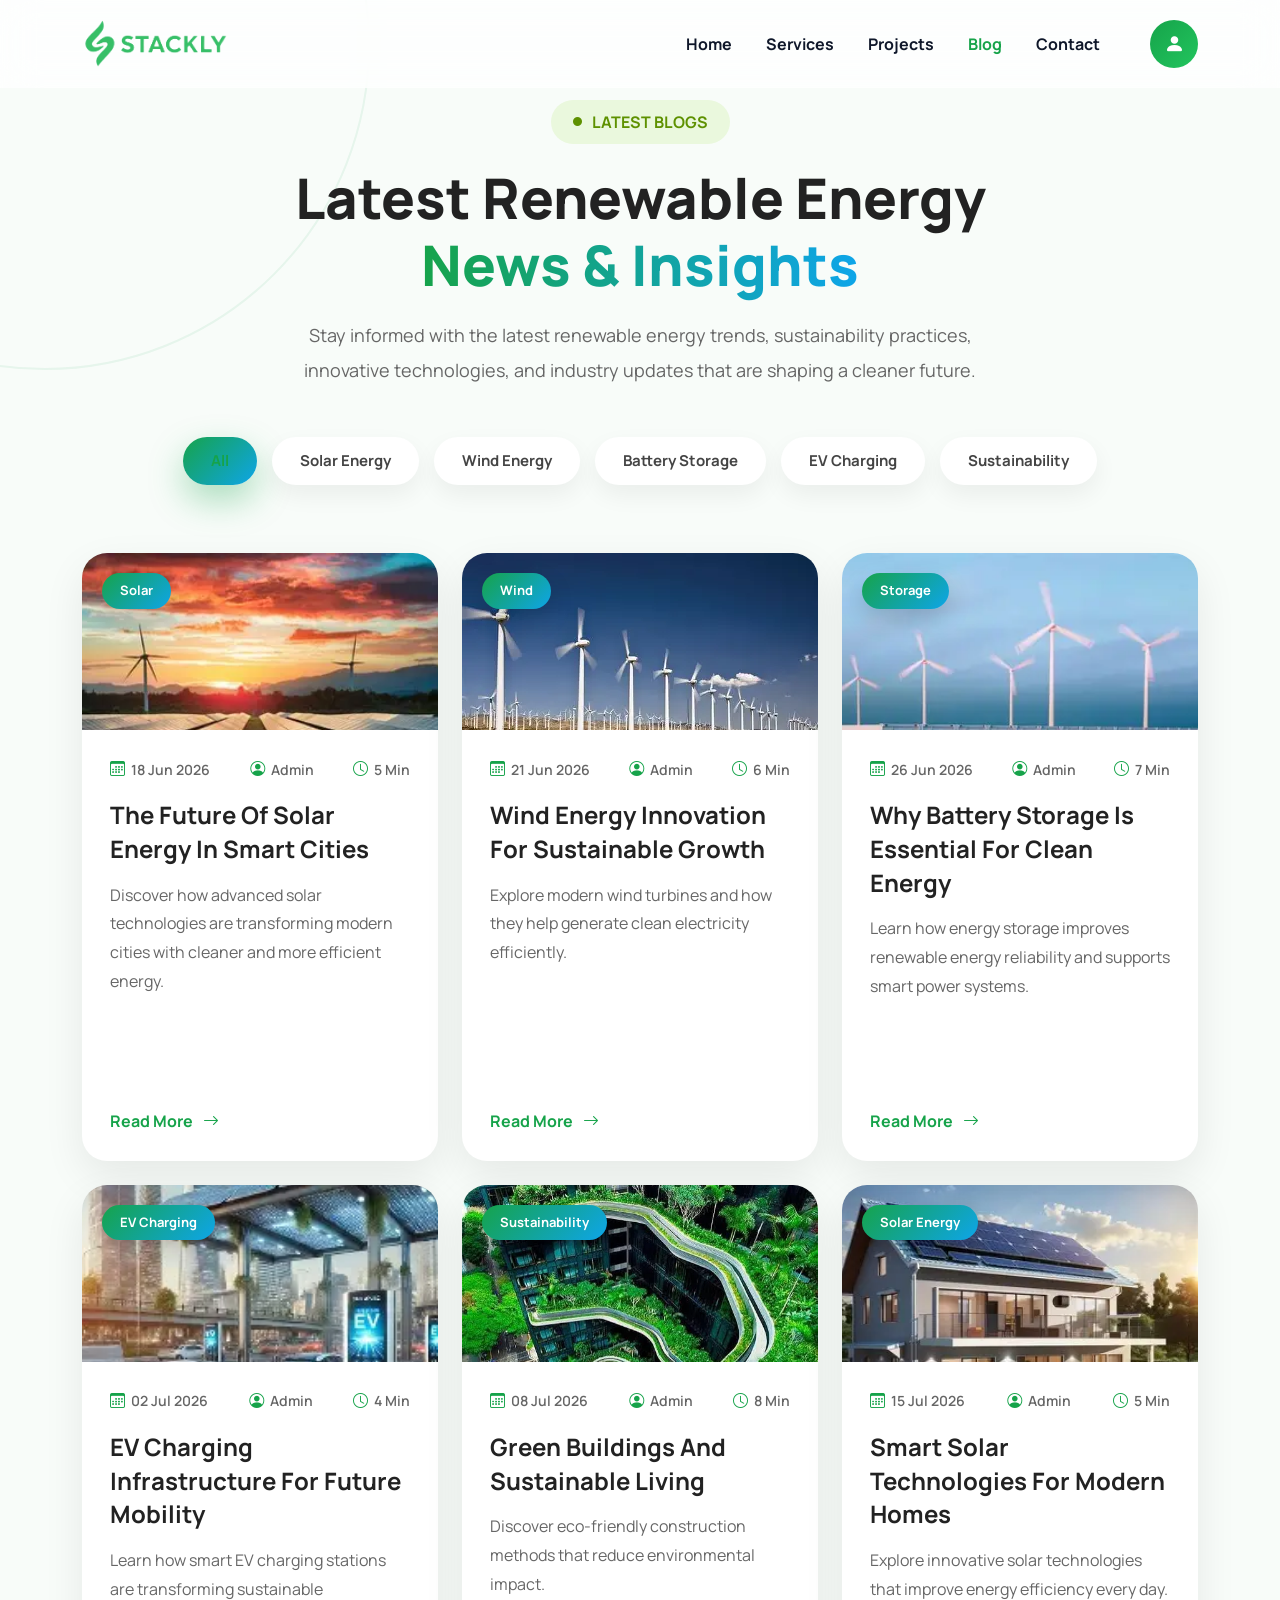
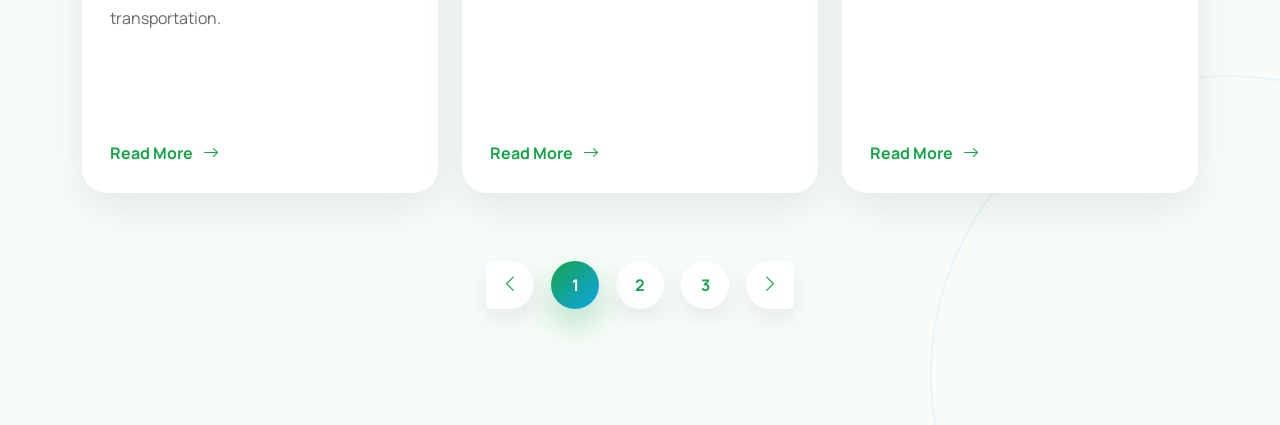
==== blog.html @ e163410c "Add files via upload" ====
<!DOCTYPE html>
<html lang="en">
<head>
    <meta charset="UTF-8">
    <meta name="viewport" content="width=device-width, initial-scale=1.0">
    <title>Document</title>
    
    <link href="https://fonts.googleapis.com/css2?family=Manrope:wght@300;400;500;600;700;800&display=swap"
        rel="stylesheet">

  
    <link href="https://cdn.jsdelivr.net/npm/bootstrap@5.3.8/dist/css/bootstrap.min.css" rel="stylesheet">
    <link rel="stylesheet"  href="https://cdn.jsdelivr.net/npm/bootstrap-icons@1.13.1/font/bootstrap-icons.css">

    <link rel="stylesheet" href="blog.css">
</head>
<body>
      <nav class="navbar navbar-expand-lg fixed-top custom-navbar">
        <div class="container">
            <a class="navbar-brand d-flex align-items-center" href="index.html">

                <img src="finalgreenlogo.png" class="logo-img">

            </a>
            <button class="navbar-toggler shadow-none border-0" type="button"
                data-bs-toggle="collapse"
                data-bs-target="#navbar">

                <i class="bi bi-list"></i>

            </button>
            <div class="collapse navbar-collapse justify-content-end"
                id="navbar">
                <ul class="navbar-nav align-items-lg-center">

                    <li class="nav-item">
                        <a class="nav-link " href="index.html">Home</a>
                    </li>
                    <li class="nav-item">
                        <a class="nav-link" href="service.html">Services</a>
                    </li>
                    <li class="nav-item">
                        <a class="nav-link" href="project.html">Projects</a>
                    </li>
                    <li class="nav-item">
                        <a class="nav-link active" href="blog.html">Blog</a>
                    </li>
                    <li class="nav-item">
                        <a class="nav-link" href="contact.html">Contact</a>
                    </li>
                    <li class="nav-item dropdown ms-lg-4">
                        <a class="profile-btn"
                            href="#"
                            role="button"
                            data-bs-toggle="dropdown">
                            <i class="bi bi-person-fill"></i>

                        </a>
                        <ul class="dropdown-menu dropdown-menu-end">
                            <li>
                                <a class="dropdown-item" href="login.html">
                                    <i class="bi bi-box-arrow-in-right"></i>
                                    Login
                                </a>
                            </li>
                            <li>
                                <a class="dropdown-item" href="register.html">
                                    <i class="bi bi-person-plus-fill"></i>
                                    Register
                                </a>
                            </li>
                        </ul>
                    </li>
                </ul>
            </div>
        </div>
    </nav>



<section class="blog-section">

    <div class="container">

        

        <div class="row justify-content-center">

            <div class="col-lg-8 text-center">

                <span class="blog-badge">

                    <i class="bi bi-circle-fill"></i>

                    LATEST BLOGS

                </span>

                <h2 class="blog-title">

                    Latest Renewable Energy

                    <span>News & Insights</span>

                </h2>

                <p class="blog-description">

                    Stay informed with the latest renewable energy trends,
                    sustainability practices, innovative technologies,
                    and industry updates that are shaping a cleaner future.

                </p>

            </div>

        </div>


        <div class="row">

            <div class="col-12">

                <div class="blog-filter">

                    <button class="filter-btn active"
                            data-filter="all">

                        All

                    </button>

                    <button class="filter-btn"
                            data-filter="solar">

                        Solar Energy

                    </button>

                    <button class="filter-btn"
                            data-filter="wind">

                        Wind Energy

                    </button>

                    <button class="filter-btn"
                            data-filter="storage">

                        Battery Storage

                    </button>

                    <button class="filter-btn"
                            data-filter="ev">

                        EV Charging

                    </button>

                    <button class="filter-btn"
                            data-filter="green">

                        Sustainability

                    </button>

                </div>

            </div>

        </div>

     

        <div class="row g-4 mt-4">

         

            <div class="col-xl-4 col-md-6 blog-item solar">

                <div class="blog-card">

                    <div class="blog-image">

                        <img src="bolgsolar1.webp"
                             class="img-fluid"
                             alt="Solar">

                        <span class="blog-category">

                            Solar

                        </span>

                    </div>

                    <div class="blog-content">

                        <div class="blog-meta">

                            <span>

                                <i class="bi bi-calendar3"></i>

                                18 Jun 2026

                            </span>

                            <span>

                                <i class="bi bi-person-circle"></i>

                                Admin

                            </span>

                            <span>

                                <i class="bi bi-clock"></i>

                                5 Min

                            </span>

                        </div>

                        <h4>

                            The Future Of Solar Energy
                            In Smart Cities

                        </h4>

                        <p>

                            Discover how advanced solar technologies
                            are transforming modern cities with
                            cleaner and more efficient energy.

                        </p>

                        <a href="error.html" class="blog-btn">

                            Read More

                            <i class="bi bi-arrow-right"></i>

                        </a>

                    </div>

                </div>

            </div>

    

            <div class="col-xl-4 col-md-6 blog-item wind">

                <div class="blog-card">

                    <div class="blog-image">

                        <img src="blogsolar2.webp"
                             class="img-fluid"
                             alt="Wind">

                        <span class="blog-category">

                            Wind

                        </span>

                    </div>

                    <div class="blog-content">

                        <div class="blog-meta">

                            <span>

                                <i class="bi bi-calendar3"></i>

                                21 Jun 2026

                            </span>

                            <span>

                                <i class="bi bi-person-circle"></i>

                                Admin

                            </span>

                            <span>

                                <i class="bi bi-clock"></i>

                                6 Min

                            </span>

                        </div>

                        <h4>

                            Wind Energy Innovation
                            For Sustainable Growth

                        </h4>

                        <p>

                            Explore modern wind turbines and
                            how they help generate clean
                            electricity efficiently.

                        </p>

                        <a href="error.html" class="blog-btn">

                            Read More

                            <i class="bi bi-arrow-right"></i>

                        </a>

                    </div>

                </div>

            </div>
            <div class="col-xl-4 col-md-6 blog-item storage">

                <div class="blog-card">

                    <div class="blog-image">

                        <img src="blogsolar3.webp"
                             class="img-fluid"
                             alt="Battery">

                        <span class="blog-category">

                            Storage

                        </span>

                    </div>

                    <div class="blog-content">

                        <div class="blog-meta">

                            <span>

                                <i class="bi bi-calendar3"></i>

                                26 Jun 2026

                            </span>

                            <span>

                                <i class="bi bi-person-circle"></i>

                                Admin

                            </span>

                            <span>

                                <i class="bi bi-clock"></i>

                                7 Min

                            </span>

                        </div>

                        <h4>

                            Why Battery Storage Is
                            Essential For Clean Energy

                        </h4>

                        <p>

                            Learn how energy storage improves
                            renewable energy reliability and
                            supports smart power systems.

                        </p>

                        <a href="error.html" class="blog-btn">

                            Read More

                            <i class="bi bi-arrow-right"></i>

                        </a>

                    </div>

                </div>

            </div>


            <div class="col-xl-4 col-md-6 blog-item ev">

                <div class="blog-card">

                    <div class="blog-image">

                        <img src="blogsolar4.webp"
                             class="img-fluid"
                             alt="EV Charging">

                        <span class="blog-category">

                            EV Charging

                        </span>

                    </div>

                    <div class="blog-content">

                        <div class="blog-meta">

                            <span>

                                <i class="bi bi-calendar3"></i>

                                02 Jul 2026

                            </span>

                            <span>

                                <i class="bi bi-person-circle"></i>

                                Admin

                            </span>

                            <span>

                                <i class="bi bi-clock"></i>

                                4 Min

                            </span>

                        </div>

                        <h4>

                            EV Charging Infrastructure
                            For Future Mobility

                        </h4>

                        <p>

                            Learn how smart EV charging
                            stations are transforming
                            sustainable transportation.

                        </p>

                        <a href="error.html" class="blog-btn">

                            Read More

                            <i class="bi bi-arrow-right"></i>

                        </a>

                    </div>

                </div>

            </div>

            <div class="col-xl-4 col-md-6 blog-item green">

                <div class="blog-card">

                    <div class="blog-image">

                        <img src="worker5.webp"
                             class="img-fluid"
                             alt="Green Building">

                        <span class="blog-category">

                            Sustainability

                        </span>

                    </div>

                    <div class="blog-content">

                        <div class="blog-meta">

                            <span>

                                <i class="bi bi-calendar3"></i>

                                08 Jul 2026

                            </span>

                            <span>

                                <i class="bi bi-person-circle"></i>

                                Admin

                            </span>

                            <span>

                                <i class="bi bi-clock"></i>

                                8 Min

                            </span>

                        </div>

                        <h4>

                            Green Buildings And
                            Sustainable Living

                        </h4>

                        <p>

                            Discover eco-friendly
                            construction methods that
                            reduce environmental impact.

                        </p>

                        <a href="error.html" class="blog-btn">

                            Read More

                            <i class="bi bi-arrow-right"></i>

                        </a>

                    </div>

                </div>

            </div>
            <div class="col-xl-4 col-md-6 blog-item solar">

                <div class="blog-card">

                    <div class="blog-image">

                        <img src="blogsolar5.webp"
                             class="img-fluid"
                             alt="Smart Energy">

                        <span class="blog-category">

                            Solar Energy

                        </span>

                    </div>

                    <div class="blog-content">

                        <div class="blog-meta">

                            <span>

                                <i class="bi bi-calendar3"></i>

                                15 Jul 2026

                            </span>

                            <span>

                                <i class="bi bi-person-circle"></i>

                                Admin

                            </span>

                            <span>

                                <i class="bi bi-clock"></i>

                                5 Min

                            </span>

                        </div>

                        <h4>

                            Smart Solar Technologies
                            For Modern Homes

                        </h4>

                        <p>

                            Explore innovative solar
                            technologies that improve
                            energy efficiency every day.

                        </p>

                        <a href="error.html" class="blog-btn">

                            Read More

                            <i class="bi bi-arrow-right"></i>

                        </a>

                    </div>

                </div>

            </div>

        </div>
        <div class="row mt-5">

            <div class="col-12">

                <nav>

                    <ul class="pagination justify-content-center blog-pagination">

                        <li class="page-item">

                            <a class="page-link"
                               href="error.html">

                                <i class="bi bi-chevron-left"></i>

                            </a>

                        </li>

                        <li class="page-item active">

                            <a class="page-link"
                               href="error.html">

                                1

                            </a>

                        </li>

                        <li class="page-item">

                            <a class="page-link"
                               href="error.html">

                                2

                            </a>

                        </li>

                        <li class="page-item">

                            <a class="page-link"
                               href="error.html">

                                3

                            </a>

                        </li>

                        <li class="page-item">

                            <a class="page-link"
                               href="error.html">

                                <i class="bi bi-chevron-right"></i>

                            </a>

                        </li>

                    </ul>

                </nav>

            </div>

        </div>

    </div>

</section>
     <script src="https://cdn.jsdelivr.net/npm/bootstrap@5.3.8/dist/js/bootstrap.bundle.min.js"></script>

    <script>
        window.addEventListener("scroll",()=>{

const navbar=document.querySelector(".custom-navbar");

navbar.classList.toggle("scrolled",window.scrollY>50);

});
const filterButtons = document.querySelectorAll(".filter-btn");
const blogItems = document.querySelectorAll(".blog-item");

filterButtons.forEach(button => {

    button.addEventListener("click", function () {


        filterButtons.forEach(btn => {

            btn.classList.remove("active");

        });

      

        this.classList.add("active");

        const filter = this.getAttribute("data-filter");

        blogItems.forEach(card => {

            card.style.opacity = "0";

            card.style.transform = "scale(.9)";

            setTimeout(() => {

                if (filter === "all") {

                    card.style.display = "block";

                }

                else if (card.classList.contains(filter)) {

                    card.style.display = "block";

                }

                else {

                    card.style.display = "none";

                }

                setTimeout(() => {

                    if (card.style.display === "block") {

                        card.style.opacity = "1";

                        card.style.transform = "scale(1)";

                    }

                },100);

            },250);

        });

    });

});


document.querySelectorAll(".blog-card").forEach(card => {

    card.addEventListener("mouseenter", () => {

        card.style.transition = ".35s";

        card.style.transform = "translateY(-12px)";

    });

    card.addEventListener("mouseleave", () => {

        card.style.transform = "translateY(0)";

    });

});

document.querySelectorAll(".blog-btn").forEach(btn => {

    btn.addEventListener("mouseenter", () => {

        btn.style.gap = "16px";

    });

    btn.addEventListener("mouseleave", () => {

        btn.style.gap = "10px";

    });

});


document.querySelectorAll(".blog-pagination .page-link").forEach(link => {

    link.addEventListener("click", function (e) {

        e.preventDefault();

        window.location.href = "error.html";

    });

});


const blogSection = document.querySelector(".blog-section");

const blogObserver = new IntersectionObserver((entries)=>{

entries.forEach(entry=>{

if(entry.isIntersecting){

document.querySelectorAll(".blog-card").forEach((card,index)=>{

setTimeout(()=>{

card.style.opacity="1";

card.style.transform="translateY(0)";

},index*150);

});

}

});

},{
threshold:.2
});

blogObserver.observe(blogSection);

document.querySelectorAll(".blog-card").forEach(card=>{

card.style.opacity="0";

card.style.transform="translateY(40px)";

card.style.transition=".6s";

});
    </script>
</body>
</html>
---- blog.css ----
*{
margin:0;
padding:0;
box-sizing:border-box;

}

body{
font-family:'Manrope',sans-serif;
background:#F8FAFC;
overflow-x: hidden;
}
.custom-navbar{
background:rgba(255,255,255,.75);
backdrop-filter:blur(18px);
padding:15px 0;
transition:.4s;
z-index:999;

}
.custom-navbar.scrolled{
background:#ffffff;
box-shadow:0 8px 25px rgba(0,0,0,.08);

}
.logo-img{
height: 48px;
object-fit:cover;
margin-right:10px;

}
.logo-text h5{
margin:0;
font-size:24px;
font-weight:800;
color:#16A34A;

}

.logo-text small{
color:#64748B;
font-size:13px;

}
.navbar-nav{
gap:18px;

}
.nav-link{
font-weight:700;
color:#0F172A;
position:relative;
transition:.4s;

}

.nav-link::after{
content:"";
position:absolute;
left:0;
bottom:-6px;
width:0;
height:3px;
background:#16A34A;
border-radius:50px;
transition:.4s;

}
.nav-link:hover{

color:#16A34A;

}

.nav-link:hover::after{
width:100%;

}
.active{
color:#16A34A !important;

}
.profile-btn{
width:48px;
height:48px;
border-radius:50%;
background:linear-gradient(135deg,#16A34A,#22C55E);
display:flex;
justify-content:center;
align-items:center;
text-decoration:none;
color:#fff;
font-size:20px;
transition:.5s;

}
.profile-btn:hover{
transform:rotate(360deg);
background:linear-gradient(135deg,#0EA5E9,#16A34A);
color:#fff;

}
.dropdown-menu{
border:none;
border-radius:16px;
padding:12px;
box-shadow:0 15px 35px rgba(0,0,0,.12);

}
.dropdown-item{
padding:10px 15px;
border-radius:10px;
font-weight:600;
transition:.4s;

}
.dropdown-item:hover{
background:#16A34A;
color:#fff;

}


@media(max-width:991px){
.navbar-collapse{
background:#fff;
padding:20px;
margin-top:20px;
border-radius:20px;
box-shadow:0 10px 30px rgba(0,0,0,.08);

}

.navbar-nav{
gap:10px;

}

.profile-btn{
margin-top:10px;

}

}


.blog-section{
    position:relative;
    padding:100px 0;
    background:#f8fcf9;
    overflow:hidden;
}

.blog-section::before{
    content:"";
    position:absolute;
    width:650px;
    height:650px;
    left:-280px;
    top:-280px;
    border:2px solid rgba(22,163,74,.08);
    border-radius:50%;
}

.blog-section::after{
    content:"";
    position:absolute;
    width:600px;
    height:600px;
    right:-250px;
    bottom:-250px;
    border:2px solid rgba(14,165,233,.08);
    border-radius:50%;
}

.blog-section .container{
    position:relative;
    z-index:2;
}


.blog-badge{

display:inline-flex;

align-items:center;

gap:10px;

padding:10px 22px;

background:#EAF8DD;

border-radius:50px;

color:#5E9100;

font-weight:700;

margin-bottom:20px;

}

.blog-badge i{

font-size:9px;

}
.blog-title{

font-size:56px;
font-weight:800;
line-height:1.2;
color:#222;
margin-bottom:20px;

}

.blog-title span{
background:linear-gradient(90deg,#16A34A,#0EA5E9);
-webkit-background-clip:text;
background-clip: text;
-webkit-text-fill-color:transparent;

}

.blog-description{
max-width:760px;
margin:auto;
font-size:18px;
line-height:1.9;
color:#666;

}


.blog-filter{

display:flex;
justify-content:center;
align-items:center;
gap:15px;
flex-wrap:wrap;
margin-top:50px;
margin-bottom:20px;

}


.filter-btn{

padding:13px 28px;

border:none;

outline:none;

cursor:pointer;

border-radius:50px;

background:#fff;

color:#444;

font-weight:700;

font-size:15px;

transition:.35s;

box-shadow:0 10px 25px rgba(0,0,0,.06);

}



.filter-btn:hover{

background:linear-gradient(135deg,#16A34A,#0EA5E9);

color:#fff;

transform:translateY(-4px);

}



.filter-btn.active{

background:linear-gradient(135deg,#16A34A,#0EA5E9);

color: white;

box-shadow:0 15px 35px rgba(22,163,74,.35);

}



@media(max-width:992px){

.blog-title{

font-size:44px;

}

.blog-description{

font-size:17px;

}

}

@media(max-width:768px){

.blog-section{

padding:80px 0;

}

.blog-title{

font-size:34px;

}

.blog-description{

font-size:16px;

}

.blog-filter{

justify-content:flex-start;

overflow-x:auto;

flex-wrap:nowrap;

padding-bottom:10px;

scrollbar-width:none;

}

.blog-filter::-webkit-scrollbar{

display:none;

}

.filter-btn{

white-space:nowrap;

padding:12px 24px;

font-size:14px;

}

}

@media(max-width:576px){

.blog-title{

font-size:28px;

line-height:1.4;

}

.blog-description{

font-size:15px;

}

.blog-badge{

font-size:13px;

padding:8px 18px;

}

.filter-btn{

padding:10px 20px;

font-size:13px;

}

}


.blog-card{

background:#fff;

border-radius:25px;

overflow:hidden;

box-shadow:0 15px 40px rgba(0,0,0,.08);

transition:.4s;

height:100%;

display:flex;

flex-direction:column;

}

.blog-card:hover{

transform:translateY(-12px);

box-shadow:0 25px 60px rgba(0,0,0,.15);

}



.blog-image{

position:relative;

overflow:hidden;

}

.blog-image img{

width:100%;

height:260px;

object-fit:cover;

transition:.5s;

display:block;

}

.blog-card:hover .blog-image img{

transform:scale(1.1);

}



.blog-category{

position:absolute;

top:20px;

left:20px;

padding:8px 18px;

background:linear-gradient(135deg,#16A34A,#0EA5E9);

color:#fff;

border-radius:50px;

font-size:13px;

font-weight:700;

box-shadow:0 10px 25px rgba(0,0,0,.15);

}
.blog-content{

padding:28px;

display:flex;

flex-direction:column;

height:100%;

}



.blog-meta{

display:flex;

justify-content:space-between;

flex-wrap:wrap;

gap:10px;

margin-bottom:18px;

}

.blog-meta span{

display:flex;

align-items:center;

gap:6px;

font-size:14px;

font-weight:600;

color:#666;

}

.blog-meta i{

color:#16A34A;

font-size:15px;

}

.blog-content h4{

font-size:24px;

font-weight:700;

line-height:1.4;

color:#222;

margin-bottom:15px;

transition:.3s;

}

.blog-card:hover h4{

color:#16A34A;

}


.blog-content p{

font-size:16px;

line-height:1.8;

color:#666;

margin-bottom:25px;

flex-grow:1;

}
.blog-btn{

display:inline-flex;

align-items:center;

gap:10px;

font-weight:700;

text-decoration:none;

color:#16A34A;

transition:.35s;

}

.blog-btn i{

transition:.35s;

}

.blog-btn:hover{

color:#0EA5E9;

}

.blog-btn:hover i{

transform:translateX(8px);

}


.blog-card::before{

content:"";

position:absolute;

left:0;

top:0;

width:5px;

height:0;

background:linear-gradient(#16A34A,#0EA5E9);

transition:.4s;

}

.blog-card{

position:relative;

}

.blog-card:hover::before{

height:100%;

}
@media(max-width:992px){

.blog-image img{

height:240px;

}

.blog-content{

padding:24px;

}

.blog-content h4{

font-size:22px;

}

}

@media(max-width:768px){

.blog-image img{

height:220px;

}

.blog-content{

padding:22px;

}

.blog-meta{

justify-content:flex-start;

gap:15px;

}

.blog-content h4{

font-size:20px;

}

.blog-content p{

font-size:15px;

}

}

@media(max-width:576px){

.blog-image img{

height:210px;

}

.blog-content{

padding:20px;

}

.blog-category{

font-size:12px;

padding:7px 15px;

}

.blog-meta span{

font-size:13px;

}

.blog-content h4{

font-size:18px;

}

.blog-content p{

font-size:14px;

}

.blog-btn{

font-size:15px;

}

}

.blog-pagination{

margin-top:20px;

gap:10px;

flex-wrap:wrap;

}

.blog-pagination .page-item{

margin:0 4px;

}

.blog-pagination .page-link{

width:48px;

height:48px;

display:flex;

align-items:center;

justify-content:center;

border:none;

border-radius:50%;

background:#fff;

color:#16A34A;

font-weight:700;

font-size:16px;

box-shadow:0 10px 25px rgba(0,0,0,.08);

transition:.35s;

}



.blog-pagination .page-link:hover{

background:linear-gradient(135deg,#16A34A,#0EA5E9);

color:#fff;

transform:translateY(-5px);

box-shadow:0 15px 35px rgba(22,163,74,.35);

}


.blog-pagination .page-item.active .page-link{

background:linear-gradient(135deg,#16A34A,#0EA5E9);

color:#fff;

box-shadow:0 15px 35px rgba(22,163,74,.35);

}



.blog-pagination .page-link i{

font-size:18px;

}


.blog-item{

transition:.45s ease;

}

.blog-item.hide{

display:none;

}

.blog-item.show{

display:block;

animation:blogFade .5s ease;

}

@keyframes blogFade{

0%{

opacity:0;

transform:translateY(25px);

}

100%{

opacity:1;

transform:translateY(0);

}

}

@media(max-width:992px){

.blog-pagination .page-link{

width:45px;

height:45px;

font-size:15px;

}

}

@media(max-width:768px){

.blog-pagination{

justify-content:center;

}

.blog-pagination .page-link{

width:42px;

height:42px;

font-size:14px;

}

}

@media(max-width:576px){

.blog-pagination{

gap:6px;

}

.blog-pagination .page-item{

margin:2px;

}

.blog-pagination .page-link{

width:38px;

height:38px;

font-size:13px;

}

.blog-pagination .page-link i{

font-size:15px;

}

}
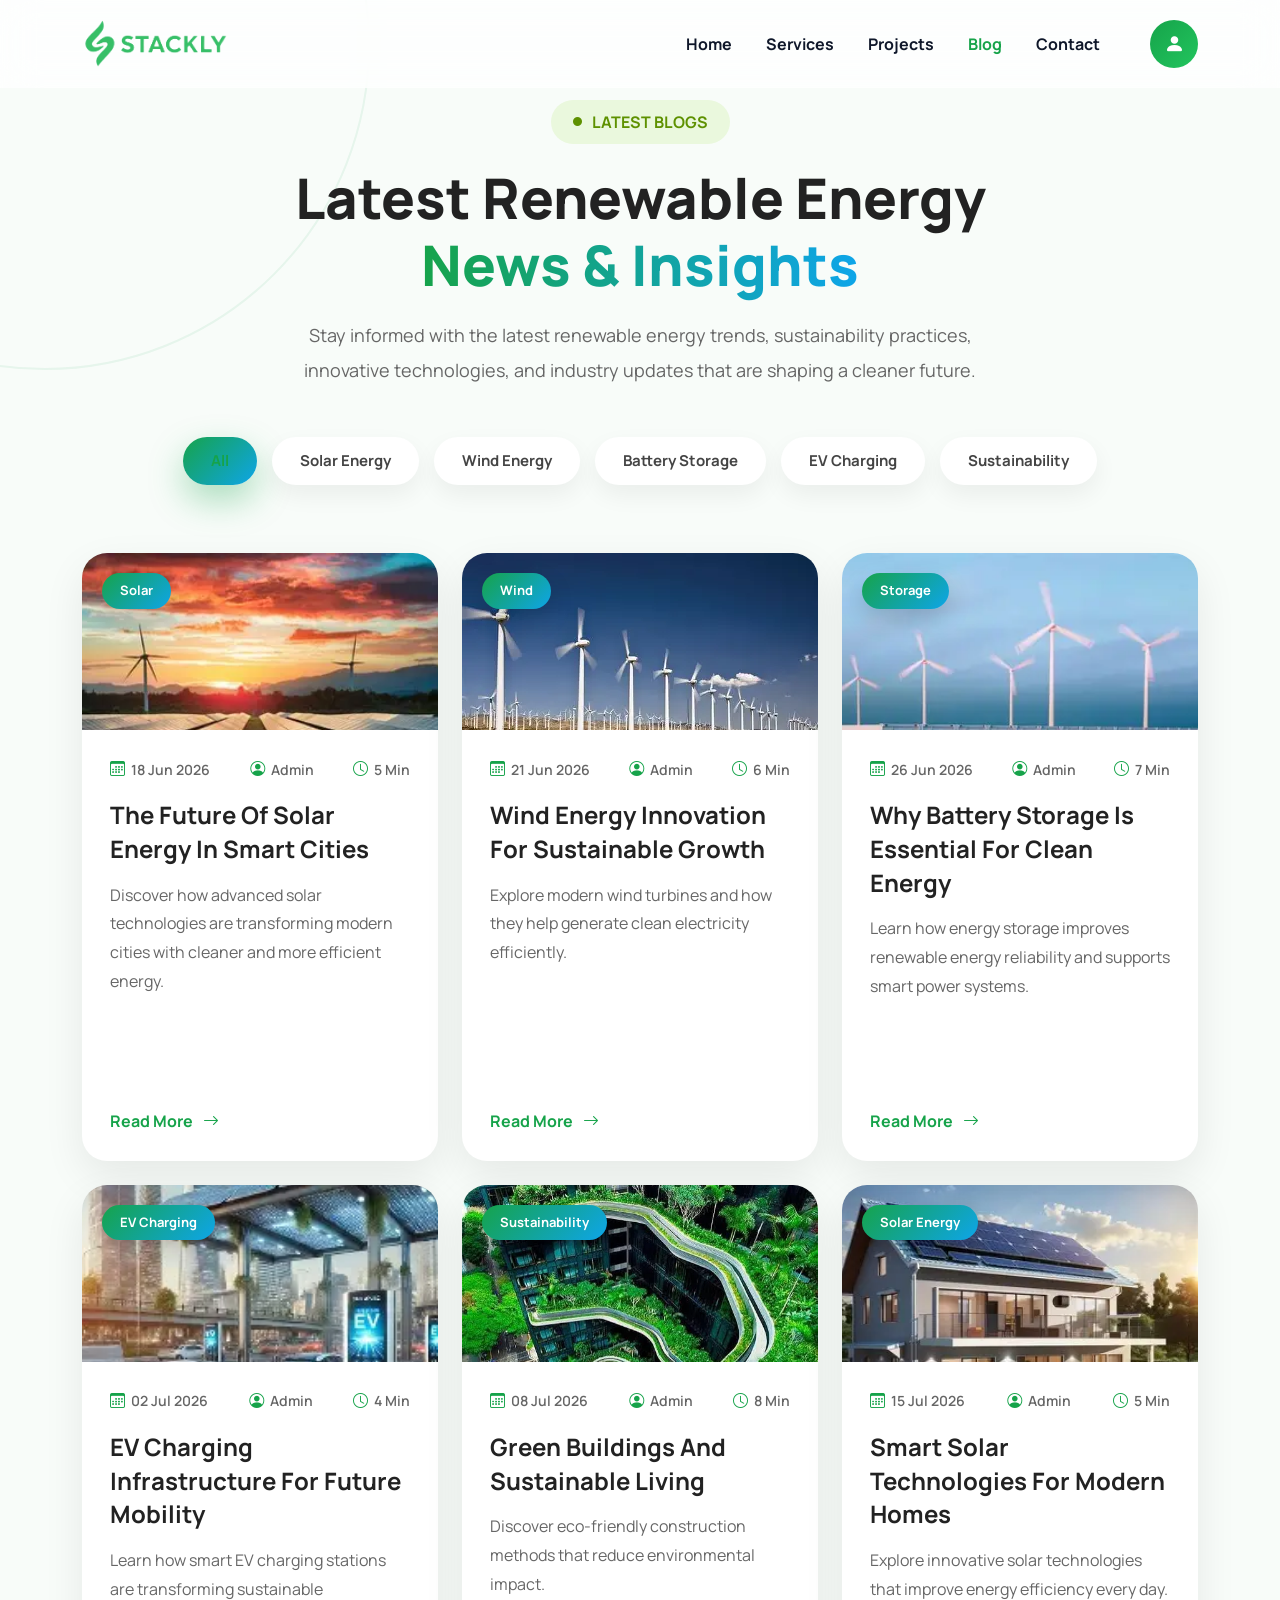
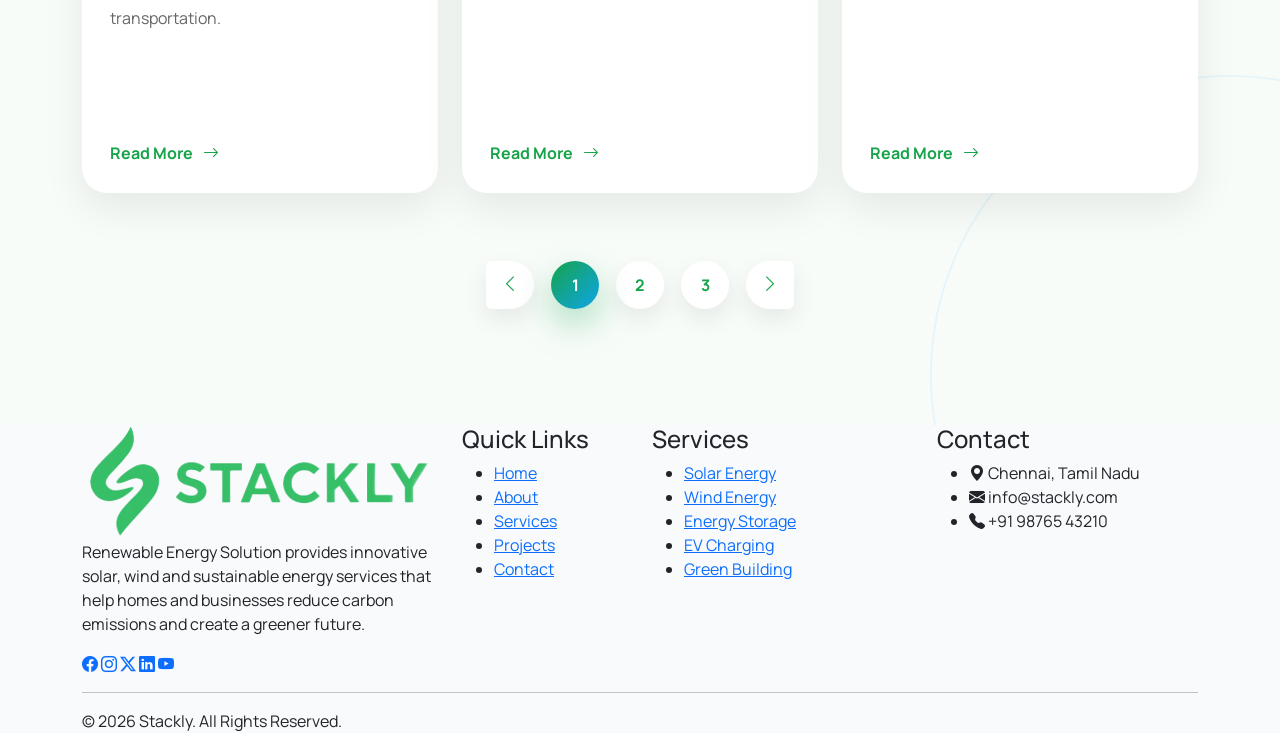
==== commit ffec7971: "Update blog.html" ====
--- a/blog.html
+++ b/blog.html
@@ -715,6 +715,141 @@
     </div>
 
 </section>
+<footer class="footer-section">
+
+    <div class="container">
+
+        <div class="row gy-5">
+
+            <div class="col-lg-4 col-md-6">
+
+                <div class="footer-logo">
+
+                    <a href="error.html">
+
+                        <img src="finalgreenlogo.png" alt="Logo">
+
+                    </a>
+
+                    <p>
+
+                        Renewable Energy Solution provides innovative solar,
+                        wind and sustainable energy services that help homes
+                        and businesses reduce carbon emissions and create a
+                        greener future.
+
+                    </p>
+
+                    <div class="social-icons">
+
+                        <a href="error.html"><i class="bi bi-facebook"></i></a>
+
+                        <a href="error.html"><i class="bi bi-instagram"></i></a>
+
+                        <a href="error.html"><i class="bi bi-twitter-x"></i></a>
+
+                        <a href="error.html"><i class="bi bi-linkedin"></i></a>
+
+                        <a href="error.html"><i class="bi bi-youtube"></i></a>
+
+                    </div>
+
+                </div>
+
+            </div>
+
+          
+
+            <div class="col-lg-2 col-md-6">
+
+                <h4>Quick Links</h4>
+
+                <ul>
+
+                    <li><a href="error.html">Home</a></li>
+
+                    <li><a href="error.html">About</a></li>
+
+                    <li><a href="error.html">Services</a></li>
+
+                    <li><a href="error.html">Projects</a></li>
+
+                    <li><a href="error.html">Contact</a></li>
+
+                </ul>
+
+            </div>
+
+
+            <div class="col-lg-3 col-md-6">
+
+                <h4>Services</h4>
+
+                <ul>
+
+                    <li><a href="error.html">Solar Energy</a></li>
+
+                    <li><a href="error.html">Wind Energy</a></li>
+
+                    <li><a href="error.html">Energy Storage</a></li>
+
+                    <li><a href="error.html">EV Charging</a></li>
+
+                    <li><a href="error.html">Green Building</a></li>
+
+                </ul>
+
+            </div>
+
+          
+
+            <div class="col-lg-3 col-md-6">
+
+                <h4>Contact</h4>
+
+                <ul class="contact-info">
+
+                    <li>
+
+                        <i class="bi bi-geo-alt-fill"></i>
+
+                        Chennai, Tamil Nadu
+
+                    </li>
+
+                    <li>
+
+                        <i class="bi bi-envelope-fill"></i>
+
+                        info@stackly.com
+
+                    </li>
+
+                    <li>
+
+                        <i class="bi bi-telephone-fill"></i>
+
+                        +91 98765 43210
+
+                    </li>
+
+                </ul>
+
+            </div>
+
+        </div>
+
+        <hr>
+
+        <div class="copyright">
+
+            &copy; 2026 Stackly. All Rights Reserved.
+
+        </div>
+
+    </div>
+
+</footer>
      <script src="https://cdn.jsdelivr.net/npm/bootstrap@5.3.8/dist/js/bootstrap.bundle.min.js"></script>
 
     <script>
@@ -881,4 +1016,4 @@
 });
     </script>
 </body>
-</html>+</html>
